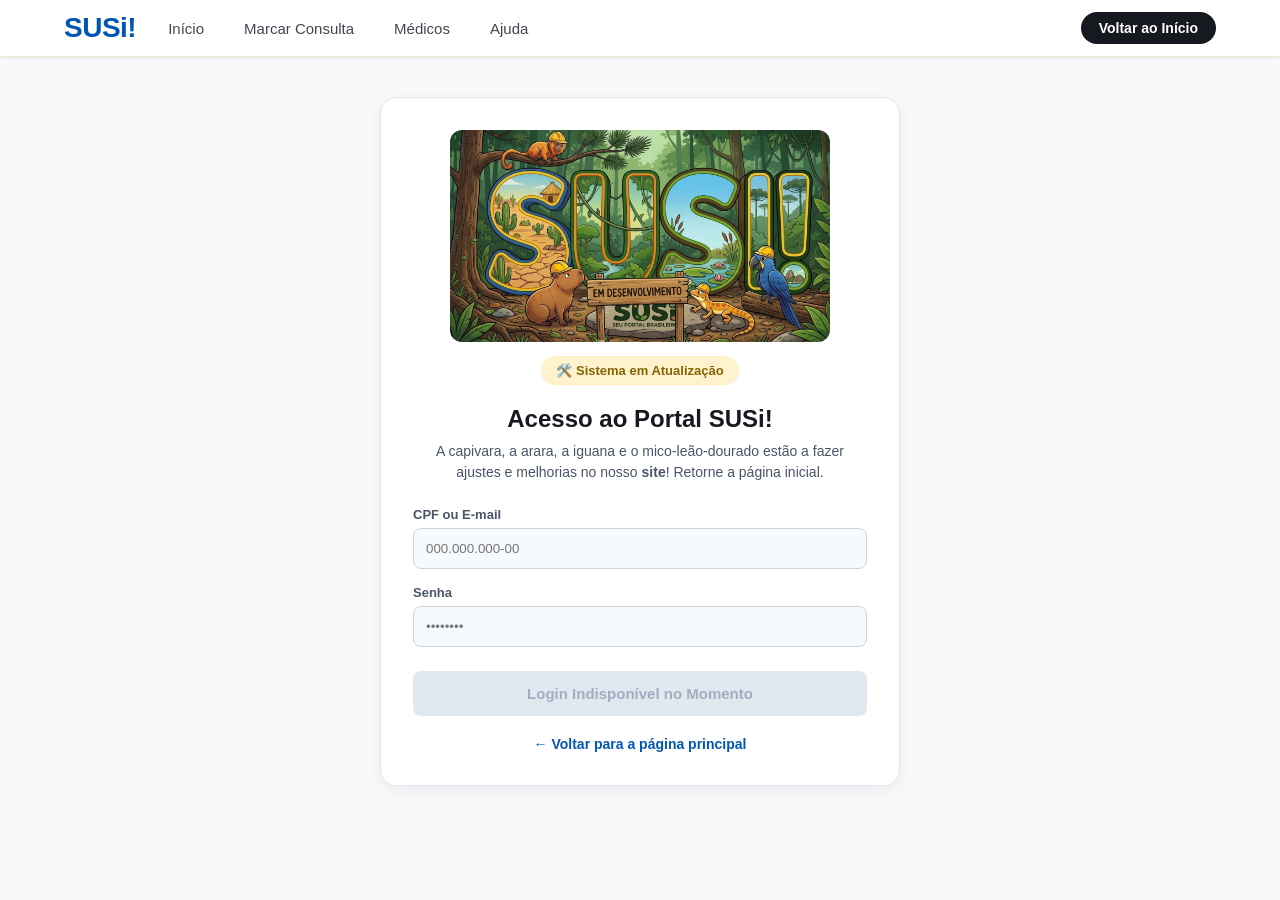
==== login.html @ 3a71c83d "Add files via upload" ====
<!DOCTYPE html>
<html lang="pt-BR">
<head>
    <meta charset="UTF-8">
    <meta name="viewport" content="width=device-width, initial-scale=1.0">
    <title>Login - SUSi!</title>
    <link rel="stylesheet" href="style.css">
</head>
<body>

    <!-- NAVBAR PADRÃO -->
    <header class="aws-navbar">
        <div class="aws-nav-container">
            <div class="aws-nav-left">
                <a href="index.html" class="aws-logo">
                    <span class="logo-susi">SUSi!</span>
                </a>
                <nav class="aws-nav-links">
                    <a href="index.html">Início</a>
                    <a href="marcar-consulta.html">Marcar Consulta</a>
                    <a href="medicos.html">Médicos</a>
                    <a href="central-atendimento.html">Ajuda</a>
                </nav>
            </div>
            <div class="aws-nav-right">
                <a href="index.html" class="aws-btn-login">Voltar ao Início</a>
            </div>
        </div>
    </header>

    <!-- CONTEÚDO DE LOGIN / MANUTENÇÃO -->
    <main class="main-container">
        <div class="login-box">
            
            <!-- ÁREA DA ILUSTRAÇÃO DOS ANIMAIS EM REFORMA -->
            <div class="reforma-container">
                <img src="Em obras.jfif" alt="Animais do SUSi fazendo reforma no servidor" class="img-reforma">
                <div class="tag-status">🛠️ Sistema em Atualização</div>
            </div>

            <h2>Acesso ao Portal SUSi!</h2>
            <p class="mensagem-reforma">
                A capivara, a arara, a iguana e o mico-leão-dourado estão a fazer ajustes e melhorias no nosso <strong>site</strong>! Retorne a página inicial.
            </p>

            <!-- FORMULÁRIO TEMPORARIAMENTE DESATIVADO -->
            <form class="form-login" onsubmit="return false;">
                <div class="campo-input">
                    <label for="cpf">CPF ou E-mail</label>
                    <input type="text" id="cpf" placeholder="000.000.000-00" disabled>
                </div>

                <div class="campo-input">
                    <label for="senha">Senha</label>
                    <input type="password" id="senha" placeholder="••••••••" disabled>
                </div>

                <button type="button" class="btn-login-disabled" disabled>
                    Login Indisponível no Momento
                </button>
            </form>

            <a href="index.html" class="link-voltar">← Voltar para a página principal</a>
        </div>
    </main>

</body>
</html>
---- style.css ----
/* ==========================================================================
   1. RESET E CONFIGURAÇÕES GLOBAIS
   ========================================================================== */
* {
    box-sizing: border-box;
    margin: 0;
    padding: 0;
    font-family: -apple-system, BlinkMacSystemFont, "Segoe UI", Roboto, "Helvetica Neue", Arial, sans-serif;
}

body {
    background-color: #f8f9fa;
    color: #16191f;
    width: 100%;
}

/* ==========================================================================
   2. BARRA DE NAVEGAÇÃO SUPERIOR (ESTILO AWS)
   ========================================================================== */
.aws-navbar {
    background-color: #ffffff;
    border-bottom: 1px solid #eaedd1;
    box-shadow: 0 1px 3px rgba(0, 0, 0, 0.08);
    position: sticky;
    top: 0;
    z-index: 1000;
    width: 100%;
}

.aws-nav-container {
    max-width: 1400px;
    margin: 0 auto;
    padding: 12px 24px;
    display: flex;
    align-items: center;
    justify-content: space-between;
    gap: 20px;
}

.aws-nav-left {
    display: flex;
    align-items: center;
    gap: 32px;
}

.aws-logo {
    text-decoration: none;
    display: flex;
    align-items: center;
}

.logo-susi {
    font-size: 28px;
    font-weight: 800;
    color: #0056b3;
    letter-spacing: -0.5px;
}

.aws-nav-links {
    display: flex;
    align-items: center;
    gap: 24px;
}

.aws-nav-links a {
    text-decoration: none;
    color: #414750;
    font-size: 15px;
    font-weight: 500;
    transition: color 0.15s ease;
}

.aws-nav-links a:hover {
    color: #0056b3;
}

.aws-nav-right {
    display: flex;
    align-items: center;
    gap: 16px;
}

.aws-search-box {
    display: flex;
    align-items: center;
    background-color: #ffffff;
    border: 1px solid #8795a1;
    border-radius: 4px;
    padding: 6px 12px;
    width: 260px;
}

.aws-search-box:focus-within {
    border-color: #0056b3;
}

.search-icon {
    font-size: 14px;
    margin-right: 8px;
    opacity: 0.6;
}

.aws-search-box input {
    border: none;
    background: transparent;
    outline: none;
    font-size: 14px;
    width: 100%;
}

.aws-btn-login {
    background-color: #16191f;
    color: #ffffff;
    text-decoration: none;
    font-size: 14px;
    font-weight: 700;
    padding: 10px 22px;
    border-radius: 20px;
    transition: background-color 0.2s ease;
    white-space: nowrap;
}

.aws-btn-login:hover {
    background-color: #232f3e;
}

/* ==========================================================================
   3. HERO BANNER (ESTILO DESTAQUE AWS)
   ========================================================================== */
.hero-section {
    background: linear-gradient(180deg, #eef4ff 0%, #f8f9fa 100%);
    padding: 40px 24px 30px 24px;
    border-bottom: 1px solid #e2e8f0;
}

.hero-container {
    max-width: 1200px;
    margin: 0 auto;
}

.breadcrumb {
    font-size: 13px;
    color: #4a5568;
    margin-bottom: 16px;
}

.hero-title {
    font-size: 32px;
    font-weight: 800;
    color: #16191f;
    margin-bottom: 12px;
}

.hero-subtitle {
    font-size: 18px;
    color: #414750;
    max-width: 800px;
    margin-bottom: 24px;
    line-height: 1.4;
}

.hero-buttons {
    display: flex;
    gap: 12px;
}

.btn-primary-hero {
    background-color: #16191f;
    color: #ffffff;
    padding: 12px 24px;
    border-radius: 24px;
    text-decoration: none;
    font-weight: 700;
    font-size: 15px;
}

.btn-secondary-hero {
    background-color: #ffffff;
    color: #16191f;
    border: 2px solid #16191f;
    padding: 10px 24px;
    border-radius: 24px;
    text-decoration: none;
    font-weight: 700;
    font-size: 15px;
}

/* ==========================================================================
   4. CONTEÚDO PRINCIPAL E CARDS
   ========================================================================== */
.main-container {
    max-width: 1200px;
    margin: 30px auto;
    padding: 0 24px;
}

.painel-agendamento, .painel-consultas {
    background: #ffffff;
    border: 1px solid #e2e8f0;
    border-radius: 12px;
    padding: 24px;
    margin-bottom: 24px;
    box-shadow: 0 2px 8px rgba(0, 0, 0, 0.04);
}

.etapa-header {
    display: flex;
    justify-content: space-between;
    align-items: center;
    background: #eef6ff;
    padding: 12px 16px;
    border-radius: 8px;
    border-left: 6px solid #0056b3;
    margin-bottom: 20px;
}

.etapa-titulo {
    font-size: 18px;
    font-weight: bold;
    color: #0056b3;
}

.btn-audio {
    background: #0056b3;
    color: white;
    border: none;
    padding: 8px 16px;
    border-radius: 20px;
    font-weight: bold;
    cursor: pointer;
}

.campo-grande {
    width: 100%;
    padding: 14px 16px;
    font-size: 16px;
    border: 2px solid #cbd5e0;
    border-radius: 8px;
    margin-bottom: 20px;
    outline: none;
}

.campo-grande:focus {
    border-color: #0056b3;
}

.btn-passo {
    width: 100%;
    padding: 14px;
    font-size: 16px;
    font-weight: bold;
    border: none;
    border-radius: 8px;
    cursor: pointer;
}

.btn-proximo {
    background: #2e7d32;
    color: white;
}

.controles-ordem {
    display: flex;
    gap: 12px;
    margin: 16px 0;
}

.btn-ordem {
    flex: 1;
    padding: 12px;
    font-size: 14px;
    font-weight: bold;
    border: 1px solid #cbd5e0;
    background: white;
    border-radius: 8px;
    cursor: pointer;
}

.btn-ordem.ativo {
    background: #0056b3;
    color: white;
    border-color: #0056b3;
}

.mensagem-vazia {
    text-align: center;
    padding: 20px;
    color: #718096;
}

/* ==========================================================================
   5. RESPONSIVIDADE
   ========================================================================== */
@media (max-width: 900px) {
    .aws-nav-links {
        display: none;
    }

    .controles-ordem {
        flex-direction: column;
    }
}
/* ==========================================================================
   MENU INICIAL DE SERVIÇOS (4 OPÇÕES)
   ========================================================================== */
.menu-inicial {
    background: #ffffff;
    border: 1px solid #e2e8f0;
    border-radius: 16px;
    padding: 32px 24px;
    box-shadow: 0 4px 12px rgba(0, 0, 0, 0.05);
    margin-bottom: 30px;
}

.menu-titulo {
    font-size: 22px;
    font-weight: 700;
    color: #16191f;
    margin-bottom: 24px;
    text-align: center;
}

.grid-servicos {
    display: grid;
    grid-template-columns: repeat(auto-fit, minmax(220px, 1fr));
    gap: 20px;
}

.card-servico {
    background-color: #f8fafc;
    border: 2px solid #e2e8f0;
    border-radius: 12px;
    padding: 24px 16px;
    text-align: center;
    text-decoration: none;
    color: inherit;
    transition: all 0.2s ease-in-out;
    display: flex;
    flex-direction: column;
    align-items: center;
}

.card-servico:hover {
    border-color: #0056b3;
    background-color: #ffffff;
    transform: translateY(-4px);
    box-shadow: 0 6px 16px rgba(0, 86, 179, 0.12);
}

.servico-icone {
    font-size: 40px;
    margin-bottom: 12px;
    display: block;
}

.card-servico h3 {
    font-size: 18px;
    font-weight: 700;
    color: #0056b3;
    margin-bottom: 8px;
}

.card-servico p {
    font-size: 14px;
    color: #4a5568;
    line-height: 1.4;
}
/* ==========================================================================
   TELA DE LOGIN / MANUTENÇÃO NO BACK-END
   ========================================================================== */
.login-box {
    background: #ffffff;
    border: 1px solid #e2e8f0;
    border-radius: 16px;
    padding: 32px;
    max-width: 520px;
    margin: 40px auto;
    text-align: center;
    box-shadow: 0 4px 16px rgba(0, 0, 0, 0.06);
}

.reforma-container {
    position: relative;
    margin-bottom: 20px;
}

.img-reforma {
    width: 100%;
    max-width: 380px;
    height: auto;
    border-radius: 12px;
    object-fit: cover;
}

.tag-status {
    display: inline-block;
    background-color: #fff3cd;
    color: #856404;
    border: 1px solid #ffeeba;
    padding: 6px 14px;
    border-radius: 20px;
    font-size: 13px;
    font-weight: 700;
    margin-top: 10px;
}

.login-box h2 {
    font-size: 24px;
    color: #16191f;
    margin-top: 12px;
    margin-bottom: 8px;
}

.mensagem-reforma {
    font-size: 14px;
    color: #4a5568;
    line-height: 1.5;
    margin-bottom: 24px;
}

.form-login {
    display: flex;
    flex-direction: column;
    gap: 16px;
    text-align: left;
}

.campo-input label {
    font-size: 13px;
    font-weight: 700;
    color: #4a5568;
    display: block;
    margin-bottom: 6px;
}

.campo-input input {
    width: 100%;
    padding: 12px;
    border: 1px solid #cbd5e0;
    border-radius: 8px;
    background-color: #f7fafc;
    color: #a0aec0;
    cursor: not-allowed;
}

.btn-login-disabled {
    width: 100%;
    padding: 14px;
    background-color: #e2e8f0;
    color: #a0aec0;
    border: none;
    border-radius: 8px;
    font-weight: 700;
    font-size: 15px;
    cursor: not-allowed;
    margin-top: 8px;
}

.link-voltar {
    display: inline-block;
    margin-top: 20px;
    color: #0056b3;
    font-weight: 700;
    font-size: 14px;
    text-decoration: none;
}

.link-voltar:hover {
    text-decoration: underline;
}

/* ==========================================================================
   RESET E ESTILOS BASE
   ========================================================================== */
* {
    box-sizing: border-box;
    margin: 0;
    padding: 0;
    font-family: -apple-system, BlinkMacSystemFont, "Segoe UI", Roboto, Arial, sans-serif;
}

body {
    background-color: #f8f9fa;
    color: #16191f;
}

/* NAVBAR */
.aws-navbar {
    background-color: #ffffff;
    border-bottom: 1px solid #eaedd1;
    box-shadow: 0 1px 3px rgba(0,0,0,0.08);
    position: sticky;
    top: 0;
    z-index: 1000;
}

.aws-nav-container {
    max-width: 1200px;
    margin: 0 auto;
    padding: 12px 24px;
    display: flex;
    align-items: center;
    justify-content: space-between;
}

.aws-nav-left {
    display: flex;
    align-items: center;
    gap: 32px;
}

.logo-susi {
    font-size: 28px;
    font-weight: 800;
    color: #0056b3;
}

.aws-nav-links a {
    text-decoration: none;
    color: #414750;
    font-size: 15px;
    margin-right: 16px;
    font-weight: 500;
}

.aws-nav-links a.ativo {
    color: #0056b3;
    font-weight: 700;
}

.aws-btn-login {
    background-color: #16191f;
    color: white;
    text-decoration: none;
    padding: 8px 18px;
    border-radius: 20px;
    font-size: 14px;
    font-weight: bold;
}

/* CONTAINER PRINCIPAL */
.main-container {
    max-width: 900px;
    margin: 24px auto;
    padding: 0 16px;
}

/* BANNER DE AVISO ILUSTRATIVO */
.alerta-ilustrativo {
    background-color: #fff9db;
    border: 2px solid #ffe066;
    border-radius: 12px;
    padding: 16px 20px;
    display: flex;
    align-items: center;
    gap: 14px;
    margin-bottom: 24px;
}

.icone-alerta {
    font-size: 24px;
}

.texto-alerta {
    font-size: 15px;
    color: #856404;
}

/* PAINEL DE AGENDAMENTO */
.painel-agendamento, .painel-consultas {
    background: white;
    border: 1px solid #e2e8f0;
    border-radius: 16px;
    padding: 24px;
    box-shadow: 0 4px 12px rgba(0,0,0,0.04);
    margin-bottom: 24px;
}

.etapa { display: none; }
.etapa.ativa { display: block; }

.etapa-header {
    display: flex;
    justify-content: space-between;
    align-items: center;
    background: #ebf8ff;
    padding: 14px 18px;
    border-radius: 12px;
    border-left: 6px solid #3182ce;
    margin-bottom: 20px;
}

.etapa-titulo {
    font-size: 18px;
    font-weight: bold;
    color: #2b6cb0;
}

.btn-audio {
    background: #3182ce;
    color: white;
    border: none;
    padding: 8px 16px;
    border-radius: 20px;
    font-weight: bold;
    cursor: pointer;
}

.campo-grande {
    width: 100%;
    padding: 14px 16px;
    font-size: 18px;
    border: 2px solid #cbd5e0;
    border-radius: 10px;
    margin-bottom: 20px;
    outline: none;
}

.campo-textarea {
    width: 100%;
    height: 100px;
    padding: 12px;
    font-size: 16px;
    border: 2px solid #cbd5e0;
    border-radius: 10px;
    resize: vertical;
    outline: none;
}

.label-data {
    display: block;
    font-weight: bold;
    margin-bottom: 8px;
    font-size: 15px;
}

/* GRID DE OPÇÕES E CARDS */
.grid-opcoes {
    display: grid;
    grid-template-columns: repeat(auto-fit, minmax(180px, 1fr));
    gap: 16px;
    margin-bottom: 20px;
}

.card-opcao {
    border: 2px solid #e2e8f0;
    border-radius: 12px;
    padding: 16px;
    text-align: center;
    cursor: pointer;
    background: #f8fafc;
}

.card-opcao.selecionado {
    border-color: #3182ce;
    background: #ebf8ff;
}

.card-opcao .icone { font-size: 32px; display: block; margin-bottom: 6px; }
.card-opcao .texto { font-size: 16px; font-weight: bold; }

/* MÉDICOS */
.lista-medicos-container {
    display: flex;
    flex-direction: column;
    gap: 12px;
    margin-bottom: 20px;
}

.card-medico {
    border: 2px solid #e2e8f0;
    padding: 14px 18px;
    border-radius: 10px;
    cursor: pointer;
    display: flex;
    align-items: center;
    gap: 12px;
}

.card-medico.ativo {
    border-color: #0056b3;
    background: #f0f7ff;
}

/* DETECÇÃO DE FEBRE */
.box-febre-oculto { display: none; }
.box-febre-visivel {
    display: block;
    background: #fff5f5;
    border: 2px solid #feb2b2;
    border-radius: 12px;
    padding: 16px;
    margin: 16px 0;
}

.alerta-febre-header {
    color: #c53030;
    margin-bottom: 10px;
    font-size: 14px;
}

/* BOTÕES DE PASSO */
.botoes-passo {
    display: flex;
    gap: 12px;
}

.btn-passo {
    flex: 1;
    padding: 14px;
    font-size: 16px;
    font-weight: bold;
    border: none;
    border-radius: 10px;
    cursor: pointer;
}

.btn-proximo { background: #2e7d32; color: white; }
.btn-confirmar { background: #0056b3; color: white; }
.btn-voltar { background: #e2e8f0; color: #4a5568; }

/* ==========================================================================
   RESET E CONFIGURAÇÕES DE LAYOUT
   ========================================================================== */
* {
    box-sizing: border-box;
    margin: 0;
    padding: 0;
    font-family: -apple-system, BlinkMacSystemFont, "Segoe UI", Roboto, Arial, sans-serif;
}

body {
    background-color: #f8f9fa;
    color: #16191f;
}

/* NAVBAR BANNER */
.aws-navbar {
    background-color: #ffffff;
    border-bottom: 1px solid #eaedd1;
    box-shadow: 0 1px 3px rgba(0,0,0,0.08);
    position: sticky;
    top: 0;
    z-index: 1000;
}

.aws-nav-container {
    max-width: 1200px;
    margin: 0 auto;
    padding: 12px 24px;
    display: flex;
    align-items: center;
    justify-content: space-between;
}

.aws-nav-left {
    display: flex;
    align-items: center;
    gap: 32px;
}

.logo-susi {
    font-size: 28px;
    font-weight: 800;
    color: #0056b3;
}

.aws-nav-links a {
    text-decoration: none;
    color: #414750;
    font-size: 15px;
    margin-right: 16px;
    font-weight: 500;
}

.aws-nav-links a.ativo {
    color: #0056b3;
    font-weight: 700;
}

.aws-btn-login {
    background-color: #16191f;
    color: white;
    text-decoration: none;
    padding: 8px 18px;
    border-radius: 20px;
    font-size: 14px;
    font-weight: bold;
}

/* CONTAINER PRINCIPAL */
.main-container {
    max-width: 900px;
    margin: 24px auto;
    padding: 0 16px;
}

/* BANNER AVISO */
.alerta-ilustrativo {
    background-color: #fff9db;
    border: 2px solid #ffe066;
    border-radius: 12px;
    padding: 16px 20px;
    display: flex;
    align-items: center;
    gap: 14px;
    margin-bottom: 24px;
}

.icone-alerta { font-size: 24px; }
.texto-alerta { font-size: 15px; color: #856404; }

/* BARRA DE PROGRESSO DINÂMICA */
.progresso-wrapper {
    margin-bottom: 20px;
}

.progresso-info {
    display: flex;
    justify-content: space-between;
    font-size: 13px;
    font-weight: bold;
    color: #4a5568;
    margin-bottom: 6px;
}

.progresso-barra-bg {
    background: #e2e8f0;
    height: 10px;
    border-radius: 5px;
    overflow: hidden;
}

.progresso-barra-fill {
    background: #3182ce;
    height: 100%;
    transition: width 0.3s ease;
}

/* PAINÉIS E ETAPAS */
.painel-agendamento, .painel-consultas {
    background: white;
    border: 1px solid #e2e8f0;
    border-radius: 16px;
    padding: 24px;
    box-shadow: 0 4px 12px rgba(0,0,0,0.04);
    margin-bottom: 24px;
}

.etapa { display: none; }
.etapa.ativa { display: block; }

.etapa-header {
    display: flex;
    justify-content: space-between;
    align-items: center;
    background: #ebf8ff;
    padding: 14px 18px;
    border-radius: 12px;
    border-left: 6px solid #3182ce;
    margin-bottom: 20px;
}

.etapa-titulo { font-size: 18px; font-weight: bold; color: #2b6cb0; }

.btn-audio {
    background: #3182ce;
    color: white;
    border: none;
    padding: 8px 16px;
    border-radius: 20px;
    font-weight: bold;
    cursor: pointer;
}

.campo-grande {
    width: 100%;
    padding: 14px 16px;
    font-size: 18px;
    border: 2px solid #cbd5e0;
    border-radius: 10px;
    margin-bottom: 20px;
    outline: none;
}

.campo-textarea {
    width: 100%;
    height: 100px;
    padding: 12px;
    font-size: 16px;
    border: 2px solid #cbd5e0;
    border-radius: 10px;
    resize: vertical;
    outline: none;
}

.label-data {
    display: block;
    font-weight: bold;
    margin-bottom: 8px;
    font-size: 15px;
}

/* CARDS DE OPÇÕES */
.grid-opcoes {
    display: grid;
    grid-template-columns: repeat(auto-fit, minmax(180px, 1fr));
    gap: 16px;
    margin-bottom: 20px;
}

.grid-opcoes-duas {
    display: grid;
    grid-template-columns: 1fr 1fr;
    gap: 16px;
    margin-bottom: 20px;
}

.card-opcao {
    border: 2px solid #e2e8f0;
    border-radius: 12px;
    padding: 16px;
    text-align: center;
    cursor: pointer;
    background: #f8fafc;
    transition: all 0.2s ease;
}

.card-opcao.selecionado {
    border-color: #3182ce;
    background: #ebf8ff;
}

.card-opcao .icone { font-size: 32px; display: block; margin-bottom: 6px; }
.card-opcao .texto { font-size: 16px; font-weight: bold; }

/* ALERTAS CONDICIONAIS */
.box-febre-oculto, .box-alergia-oculto, .alerta-filtro-oculto { display: none; }

.box-febre-visivel, .box-alergia-visivel {
    display: block;
    background: #fff5f5;
    border: 2px solid #feb2b2;
    border-radius: 12px;
    padding: 16px;
    margin: 16px 0;
}

.alerta-filtro-visivel {
    display: block;
    background: #fffbea;
    border: 1px solid #ffe3a8;
    color: #b7791f;
    padding: 12px 16px;
    border-radius: 10px;
    font-size: 14px;
    margin-bottom: 16px;
}

.alerta-febre-header { color: #c53030; margin-bottom: 10px; font-size: 14px; }

/* LISTA DE MÉDICOS COM AVATAR */
.lista-medicos-container {
    display: flex;
    flex-direction: column;
    gap: 12px;
    margin-bottom: 20px;
}

.card-medico {
    border: 2px solid #e2e8f0;
    padding: 12px 16px;
    border-radius: 12px;
    cursor: pointer;
    display: flex;
    align-items: center;
    gap: 16px;
}

.card-medico.ativo {
    border-color: #0056b3;
    background: #f0f7ff;
}

.avatar-medico {
    width: 50px;
    height: 50px;
    border-radius: 50%;
    object-fit: cover;
}

/* BOTÕES DE PASSO */
.botoes-passo { display: flex; gap: 12px; }

.btn-passo {
    flex: 1;
    padding: 14px;
    font-size: 16px;
    font-weight: bold;
    border: none;
    border-radius: 10px;
    cursor: pointer;
}

.btn-proximo { background: #2e7d32; color: white; }
.btn-confirmar { background: #0056b3; color: white; }
.btn-voltar { background: #e2e8f0; color: #4a5568; }

/* CONSULTAS AGENDADAS E FILTROS DE TIPO */
.consultas-header-box {
    display: flex;
    justify-content: space-between;
    align-items: center;
    margin-bottom: 16px;
    flex-wrap: wrap;
    gap: 8px;
}

.tag-auto-ordem {
    background: #edf2f7;
    color: #4a5568;
    font-size: 12px;
    font-weight: bold;
    padding: 4px 10px;
    border-radius: 12px;
    border: 1px solid #cbd5e0;
}

.filtro-tipo-container {
    display: flex;
    align-items: center;
    gap: 12px;
    margin-bottom: 20px;
    background: #f7fafc;
    padding: 10px 14px;
    border-radius: 10px;
    border: 1px solid #edf2f7;
    flex-wrap: wrap;
}

.filtro-label {
    font-size: 14px;
    font-weight: bold;
    color: #4a5568;
}

.botoes-filtro-tipo {
    display: flex;
    gap: 8px;
    flex-wrap: wrap;
    flex: 1;
}

.btn-filtro-tipo {
    padding: 8px 14px;
    border: 1px solid #cbd5e0;
    background: white;
    border-radius: 8px;
    font-weight: bold;
    font-size: 14px;
    cursor: pointer;
    transition: all 0.2s ease;
}

.btn-filtro-tipo.ativo {
    background: #0056b3;
    color: white;
    border-color: #0056b3;
}

.card-consulta {
    border: 1px solid #e2e8f0;
    border-left-width: 8px;
    border-radius: 12px;
    padding: 18px;
    margin-bottom: 14px;
    background: #f8fafc;
}

.card-consulta.p-3 { border-left-color: #e53e3e; }
.card-consulta.p-2 { border-left-color: #d69e2e; }
.card-consulta.p-1 { border-left-color: #38a169; }

.consulta-header { display: flex; justify-content: space-between; margin-bottom: 10px; }
.consulta-paciente { font-weight: bold; font-size: 18px; }
.consulta-tag { padding: 4px 10px; border-radius: 12px; font-size: 13px; font-weight: bold; }
.tag-3 { background: #fed7d7; color: #9b2c2c; }
.tag-2 { background: #fefcbf; color: #975a16; }
.tag-1 { background: #c6f6d5; color: #22543d; }

.consulta-detalhe { margin-bottom: 6px; font-size: 15px; }

.consulta-acoes { display: flex; justify-content: space-between; margin-top: 14px; }

.btn-ouvir-card, .btn-cancelar-card {
    padding: 8px 14px;
    border-radius: 8px;
    border: none;
    font-weight: bold;
    cursor: pointer;
}

.btn-ouvir-card { background: #ebf8ff; color: #2b6cb0; }
.btn-cancelar-card { background: #fff5f5; color: #e53e3e; }
.mensagem-vazia { text-align: center; color: #718096; padding: 20px; }
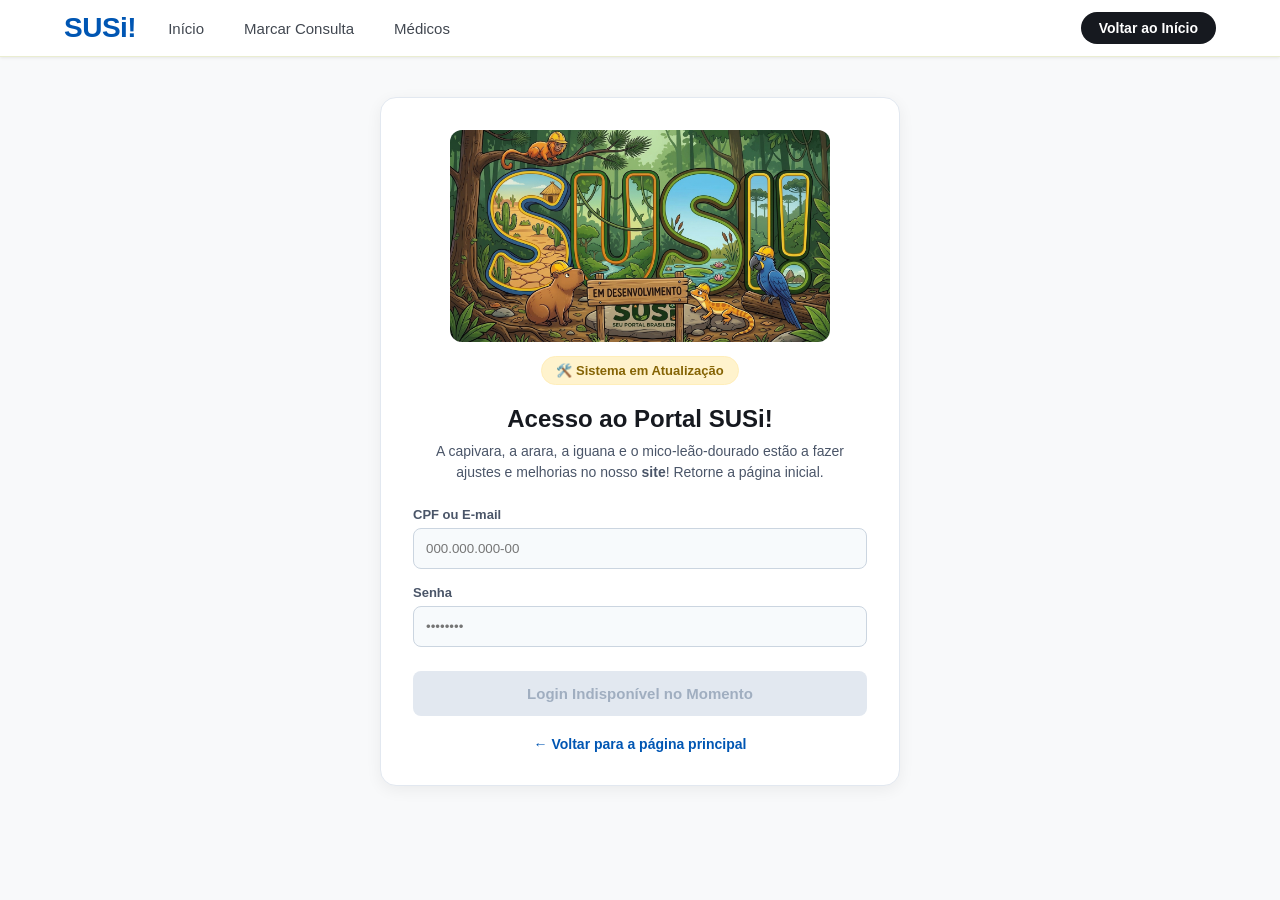
==== commit 02b9eaac: "Add files via upload" ====
--- a/login.html
+++ b/login.html
@@ -3,8 +3,9 @@
 <head>
     <meta charset="UTF-8">
     <meta name="viewport" content="width=device-width, initial-scale=1.0">
-    <title>Login - SUSi!</title>
+    <title>SUSI! - Login</title>
     <link rel="stylesheet" href="style.css">
+    <link rel="icon" href="Favicon-Susi.jfif">
 </head>
 <body>
 
@@ -19,7 +20,6 @@
                     <a href="index.html">Início</a>
                     <a href="marcar-consulta.html">Marcar Consulta</a>
                     <a href="medicos.html">Médicos</a>
-                    <a href="central-atendimento.html">Ajuda</a>
                 </nav>
             </div>
             <div class="aws-nav-right">
